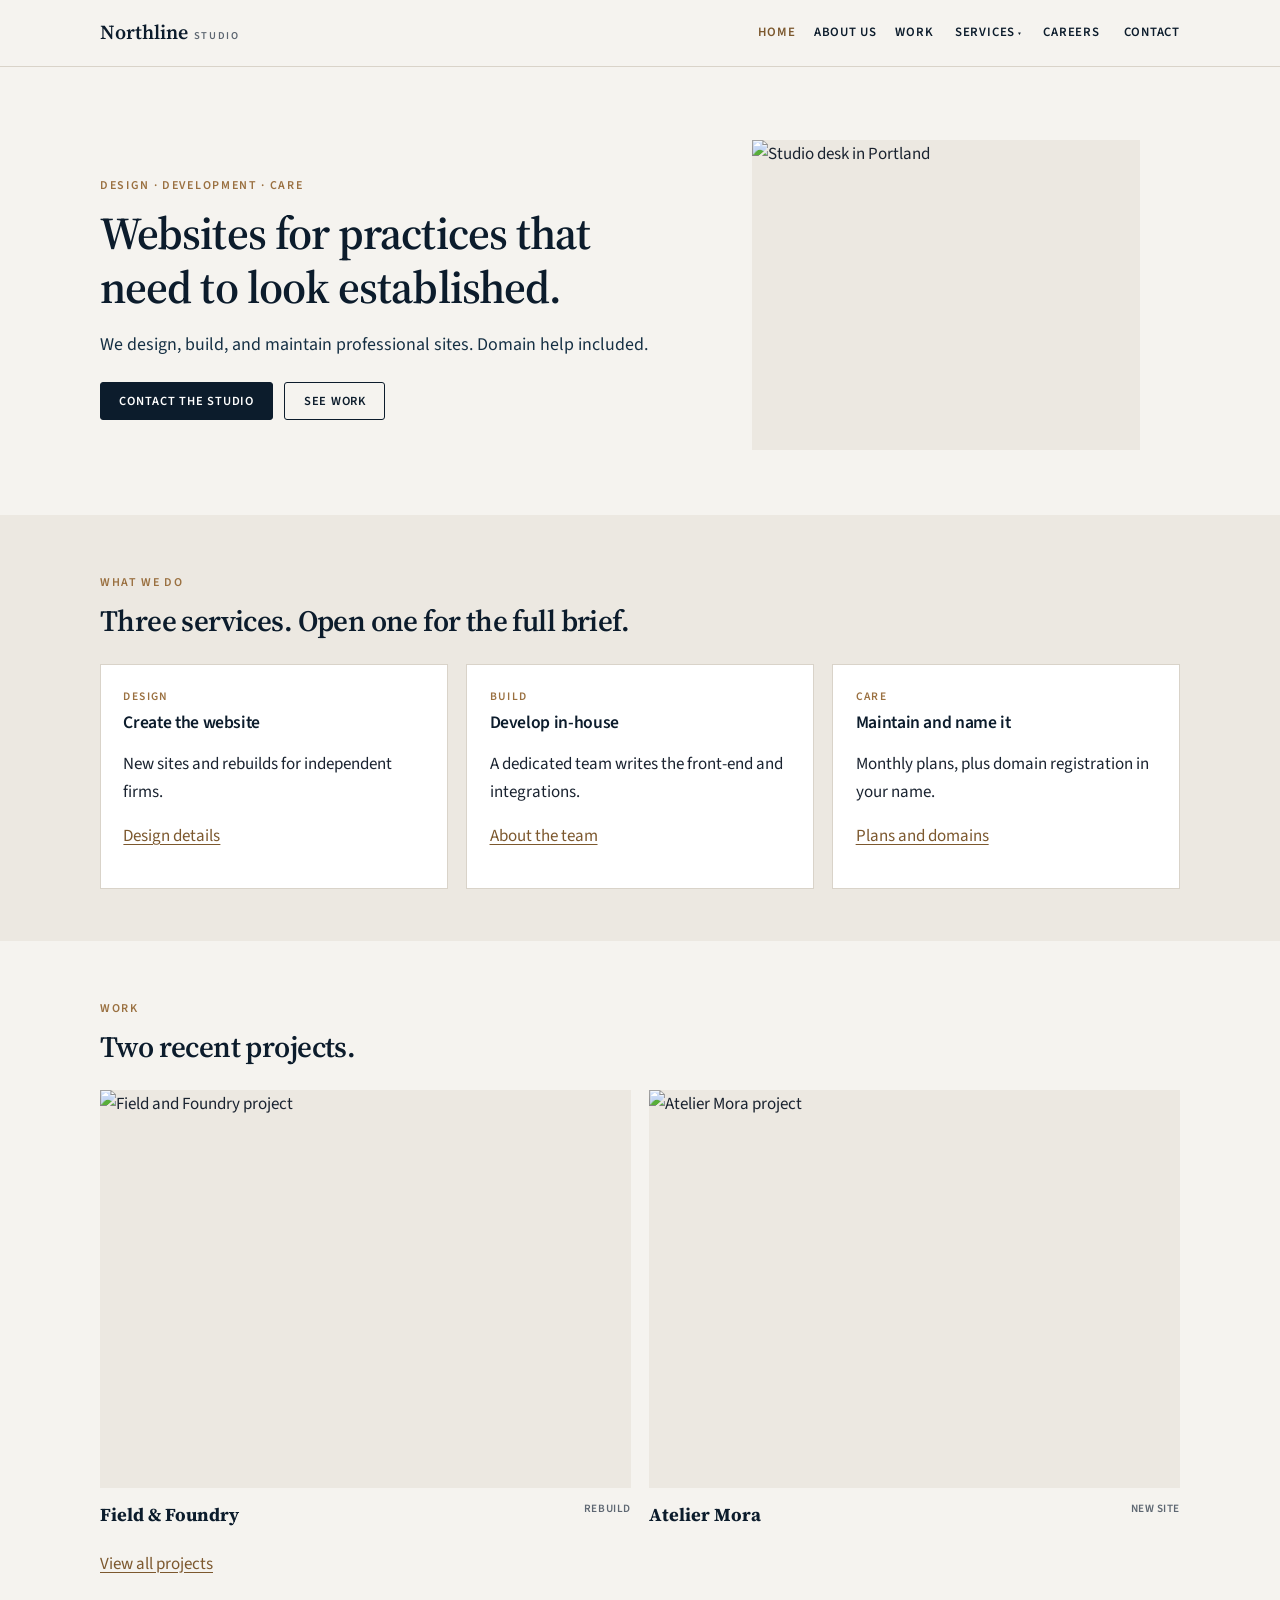
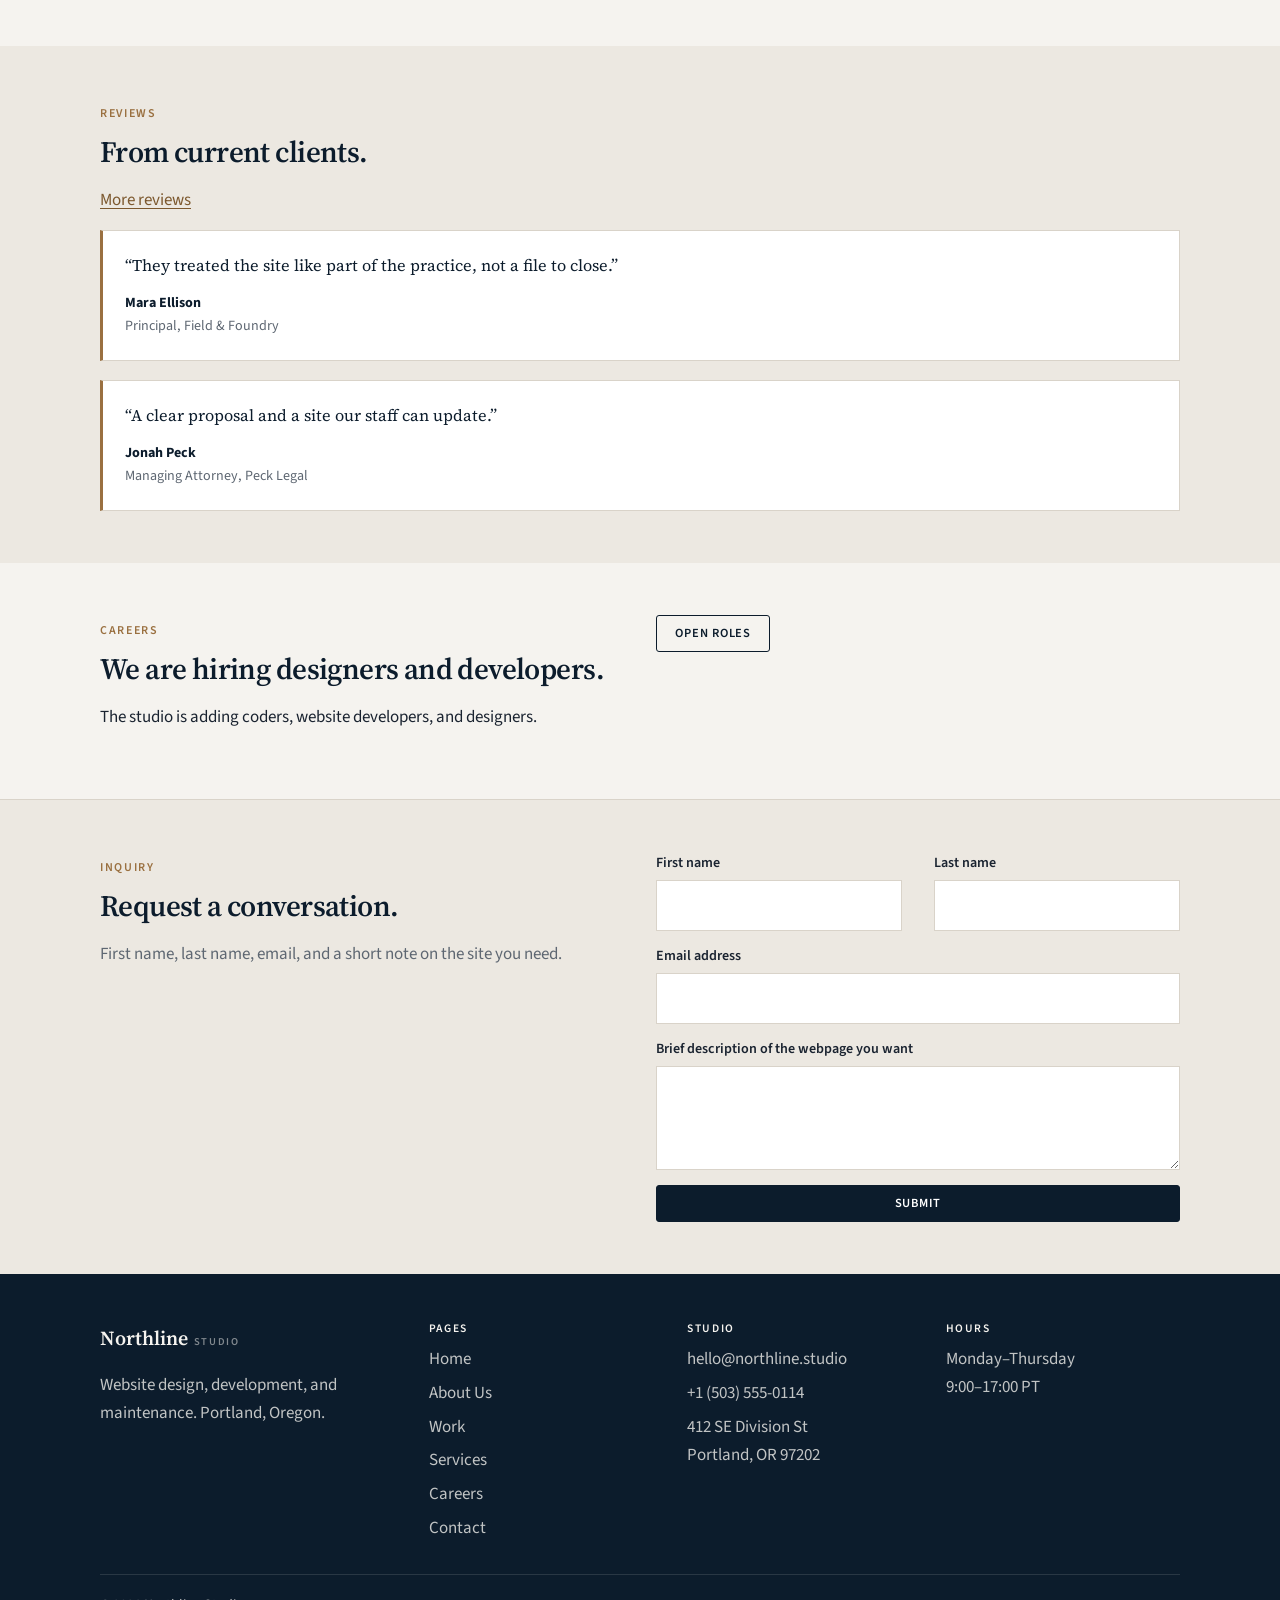
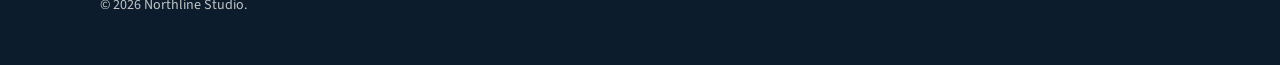
==== index.html @ 8bdf519e "Add homepage" ====
<!DOCTYPE html>
<html lang="en">
<head>
  <meta charset="utf-8">
  <meta name="viewport" content="width=device-width, initial-scale=1">
  <title>Northline Studio — Website design and maintenance</title>
  <meta name="description" content="Portland studio for website design, development, and maintenance.">
  <link rel="preconnect" href="https://fonts.googleapis.com">
  <link rel="preconnect" href="https://fonts.gstatic.com" crossorigin>
  <link href="https://fonts.googleapis.com/css2?family=Source+Sans+3:wght@400;600&family=Source+Serif+4:opsz,wght@8..60,600&display=swap" rel="stylesheet">
  <link rel="stylesheet" href="styles.css">
</head>
<body>
  <a class="skip" href="#main">Skip to content</a>
  <header class="site-header">
    <div class="wrap header-inner">
      <a class="logo" href="index.html">Northline <span>Studio</span></a>
      <input type="checkbox" id="nav-toggle" class="nav-toggle" aria-hidden="true">
      <label class="nav-toggle-label" for="nav-toggle" aria-label="Open menu"><span></span></label>
      <nav class="site-nav" aria-label="Primary">
        <a href="index.html" aria-current="page">Home</a>
        <a href="about.html">About Us</a>
        <a href="work.html">Work</a>
        <div class="has-drop">
          <a href="services.html">Services</a>
          <input type="checkbox" id="svc-drop" class="drop-toggle">
          <label class="drop-toggle-label" for="svc-drop">Services menu</label>
          <ul class="dropdown">
            <li><a href="services.html#design">Design</a></li>
            <li><a href="services.html#care">Maintenance</a></li>
            <li><a href="services.html#domain">Domains</a></li>
          </ul>
        </div>
        <a href="careers.html">Careers</a>
        <a href="contact.html" class="btn btn-primary nav-cta">Contact</a>
      </nav>
    </div>
  </header>
  <main id="main">
    <section class="hero">
      <div class="wrap hero-grid">
        <div>
          <p class="eyebrow">Design · development · care</p>
          <h1>Websites for practices that need to look established.</h1>
          <p class="lead">We design, build, and maintain professional sites. Domain help included.</p>
          <div class="hero-actions">
            <a class="btn btn-primary" href="contact.html">Contact the studio</a>
            <a class="btn btn-ghost" href="work.html">See work</a>
          </div>
        </div>
        <figure class="hero-figure">
          <img src="https://picsum.photos/id/326/900/720" width="900" height="720" alt="Studio desk in Portland">
        </figure>
      </div>
    </section>
    <section class="section section-cream">
      <div class="wrap">
        <div class="section-head">
          <p class="eyebrow">What we do</p>
          <h2>Three services. Open one for the full brief.</h2>
        </div>
        <div class="card-grid three">
          <article class="card">
            <span class="num">Design</span>
            <h3>Create the website</h3>
            <p>New sites and rebuilds for independent firms.</p>
            <p><a href="services.html#design">Design details</a></p>
          </article>
          <article class="card">
            <span class="num">Build</span>
            <h3>Develop in-house</h3>
            <p>A dedicated team writes the front-end and integrations.</p>
            <p><a href="about.html">About the team</a></p>
          </article>
          <article class="card">
            <span class="num">Care</span>
            <h3>Maintain and name it</h3>
            <p>Monthly plans, plus domain registration in your name.</p>
            <p><a href="services.html#care">Plans and domains</a></p>
          </article>
        </div>
      </div>
    </section>
    <section class="section">
      <div class="wrap">
        <div class="section-head">
          <p class="eyebrow">Work</p>
          <h2>Two recent projects.</h2>
        </div>
        <div class="gallery">
          <article class="work-card">
            <a href="work.html">
              <figure><img src="https://picsum.photos/id/180/800/600" width="800" height="600" alt="Field and Foundry project"></figure>
              <div class="work-meta"><strong>Field & Foundry</strong><span class="tag">Rebuild</span></div>
            </a>
          </article>
          <article class="work-card">
            <a href="work.html">
              <figure><img src="https://picsum.photos/id/48/800/600" width="800" height="600" alt="Atelier Mora project"></figure>
              <div class="work-meta"><strong>Atelier Mora</strong><span class="tag">New site</span></div>
            </a>
          </article>
        </div>
        <p style="margin-top:1.25rem;"><a href="work.html">View all projects</a></p>
      </div>
    </section>
    <section class="section section-cream">
      <div class="wrap reviews-layout">
        <div>
          <p class="eyebrow">Reviews</p>
          <h2>From current clients.</h2>
          <p><a href="work.html#reviews">More reviews</a></p>
        </div>
        <div class="review-column">
          <article class="review">
            <blockquote>“They treated the site like part of the practice, not a file to close.”</blockquote>
            <footer><strong>Mara Ellison</strong>Principal, Field & Foundry</footer>
          </article>
          <article class="review">
            <blockquote>“A clear proposal and a site our staff can update.”</blockquote>
            <footer><strong>Jonah Peck</strong>Managing Attorney, Peck Legal</footer>
          </article>
        </div>
      </div>
    </section>
    <section class="section">
      <div class="wrap split">
        <div>
          <p class="eyebrow">Careers</p>
          <h2>We are hiring designers and developers.</h2>
          <p>The studio is adding coders, website developers, and designers.</p>
        </div>
        <div>
          <a class="btn btn-ghost" href="careers.html">Open roles</a>
        </div>
      </div>
    </section>
    <section class="section register-band" id="register">
      <div class="wrap register-layout">
        <div>
          <p class="eyebrow">Inquiry</p>
          <h2>Request a conversation.</h2>
          <p class="muted">First name, last name, email, and a short note on the site you need.</p>
        </div>
        <form class="form" action="#" method="post">
          <div class="form-row">
            <div class="field"><label for="reg-first">First name</label><input id="reg-first" name="first_name" type="text" required></div>
            <div class="field"><label for="reg-last">Last name</label><input id="reg-last" name="last_name" type="text" required></div>
          </div>
          <div class="field"><label for="reg-email">Email address</label><input id="reg-email" name="email" type="email" required></div>
          <div class="field"><label for="reg-desc">Brief description of the webpage you want</label><textarea id="reg-desc" name="page_type" required></textarea></div>
          <button class="btn btn-primary" type="submit">Submit</button>
        </form>
      </div>
    </section>
  </main>
  <footer class="site-footer">
    <div class="wrap footer-grid">
      <div>
        <a class="logo" href="index.html">Northline <span>Studio</span></a>
        <p style="margin-top:1rem;max-width:20rem;">Website design, development, and maintenance. Portland, Oregon.</p>
      </div>
      <div>
        <h2>Pages</h2>
        <nav class="footer-nav" aria-label="Footer">
          <a href="index.html">Home</a>
          <a href="about.html">About Us</a>
          <a href="work.html">Work</a>
          <a href="services.html">Services</a>
          <a href="careers.html">Careers</a>
          <a href="contact.html">Contact</a>
        </nav>
      </div>
      <div>
        <h2>Studio</h2>
        <div class="footer-meta">
          <a href="mailto:hello@northline.studio">hello@northline.studio</a>
          <a href="tel:+15035550114">+1 (503) 555-0114</a>
          <p>412 SE Division St<br>Portland, OR 97202</p>
        </div>
      </div>
      <div>
        <h2>Hours</h2>
        <p>Monday–Thursday<br>9:00–17:00 PT</p>
      </div>
    </div>
    <div class="wrap footer-bottom">
      <p>© 2026 Northline Studio.</p>
    </div>
  </footer>
</body>
</html>
---- styles.css ----
/* Northline Studio — compact multi-page stylesheet. No JS. */

:root {
  --navy: #0c1c2c;
  --navy-2: #163044;
  --ink: #1a2330;
  --paper: #f5f3ef;
  --paper-2: #ece8e1;
  --white: #fff;
  --line: #d9d3c9;
  --muted: #5e6772;
  --gold: #9a7040;
  --gold-dark: #7c582e;
  --serif: "Source Serif 4", Georgia, serif;
  --sans: "Source Sans 3", "Segoe UI", system-ui, sans-serif;
  --max: 1080px;
  --header-h: 4.1rem;
}

*, *::before, *::after { box-sizing: border-box; }
html { scroll-behavior: smooth; }
body {
  margin: 0;
  font-family: var(--sans);
  font-size: 1.0625rem;
  line-height: 1.65;
  color: var(--ink);
  background: var(--paper);
}
img { max-width: 100%; height: auto; display: block; }
a { color: var(--gold-dark); text-underline-offset: 3px; }
a:hover { color: var(--gold); }
a:focus-visible, button:focus-visible, input:focus-visible, textarea:focus-visible, select:focus-visible, summary:focus-visible, .nav-toggle-label:focus-visible, .drop-toggle-label:focus-visible {
  outline: 2px solid var(--gold);
  outline-offset: 3px;
}
h1, h2, h3 {
  font-family: var(--serif);
  font-weight: 600;
  line-height: 1.18;
  letter-spacing: -0.02em;
  color: var(--navy);
  margin: 0 0 1rem;
}
h1 { font-size: clamp(1.85rem, 4.5vw, 2.85rem); }
h2 { font-size: clamp(1.4rem, 2.6vw, 1.85rem); }
h3 { font-family: var(--sans); font-size: 1.1rem; }
p { margin: 0 0 1rem; }
ul, ol { margin: 0 0 1rem; padding-left: 1.15rem; }
.wrap { width: min(100% - 2rem, var(--max)); margin-inline: auto; }
.eyebrow {
  display: inline-block;
  font-size: 0.75rem;
  font-weight: 600;
  letter-spacing: 0.14em;
  text-transform: uppercase;
  color: var(--gold);
  margin-bottom: 0.7rem;
}
.muted { color: var(--muted); }
.lead { font-size: 1.12rem; max-width: 36rem; color: var(--navy-2); }
.btn {
  display: inline-flex;
  align-items: center;
  justify-content: center;
  padding: 0.72rem 1.15rem;
  font: 600 0.78rem/1 var(--sans);
  letter-spacing: 0.06em;
  text-transform: uppercase;
  text-decoration: none;
  border: 1px solid transparent;
  border-radius: 3px;
  cursor: pointer;
}
.btn-primary { background: var(--navy); color: var(--white); border-color: var(--navy); }
.btn-primary:hover { background: var(--navy-2); color: var(--white); }
.btn-ghost { background: transparent; color: var(--navy); border-color: var(--navy); }
.btn-ghost:hover { background: var(--navy); color: var(--white); }
.skip { position: absolute; left: 1rem; top: -4rem; background: var(--navy); color: var(--paper); padding: 0.45rem 0.7rem; z-index: 80; }
.skip:focus { top: 0.7rem; color: var(--paper); }
.site-header {
  position: sticky; top: 0; z-index: 50;
  background: rgb(245 243 239 / 0.95);
  backdrop-filter: blur(12px);
  border-bottom: 1px solid var(--line);
}
.header-inner { display: flex; align-items: center; justify-content: space-between; min-height: var(--header-h); gap: 1rem; }
.logo {
  font-family: var(--serif); font-size: 1.25rem; font-weight: 600; color: var(--navy);
  text-decoration: none; display: flex; align-items: baseline; gap: 0.35rem;
}
.logo span { font-family: var(--sans); font-size: 0.66rem; letter-spacing: 0.16em; text-transform: uppercase; color: var(--muted); font-weight: 600; }
.nav-toggle, .drop-toggle { position: absolute; opacity: 0; width: 1px; height: 1px; }
.nav-toggle-label { width: 2.2rem; height: 2.2rem; display: flex; align-items: center; justify-content: center; cursor: pointer; }
.nav-toggle-label span, .nav-toggle-label span::before, .nav-toggle-label span::after {
  display: block; width: 1.15rem; height: 2px; background: var(--navy); position: relative;
}
.nav-toggle-label span::before, .nav-toggle-label span::after { content: ""; position: absolute; left: 0; }
.nav-toggle-label span::before { top: -6px; }
.nav-toggle-label span::after { top: 6px; }
.nav-toggle:checked + .nav-toggle-label span { background: transparent; }
.nav-toggle:checked + .nav-toggle-label span::before { top: 0; transform: rotate(45deg); }
.nav-toggle:checked + .nav-toggle-label span::after { top: 0; transform: rotate(-45deg); }
.site-nav {
  display: none; position: absolute; top: 100%; left: 0; right: 0;
  background: var(--paper); border-bottom: 1px solid var(--line);
  padding: 0.75rem 1rem 1.2rem; flex-direction: column;
}
.nav-toggle:checked ~ .site-nav { display: flex; }
.site-nav a, .drop-toggle-label {
  display: block; padding: 0.6rem 0.2rem; color: var(--navy); text-decoration: none;
  font-size: 0.8rem; font-weight: 600; letter-spacing: 0.06em; text-transform: uppercase;
  background: none; border: 0; font-family: inherit; text-align: left; cursor: pointer;
}
.site-nav a:hover, .site-nav a[aria-current="page"], .drop-toggle-label:hover { color: var(--gold-dark); }
.has-drop { position: relative; }
.dropdown { display: none; list-style: none; margin: 0; padding: 0 0 0.4rem 0.8rem; }
.dropdown a { text-transform: none; letter-spacing: 0; font-weight: 400; font-size: 0.95rem; padding: 0.35rem 0; }
.drop-toggle:checked ~ .dropdown { display: block; }
.nav-cta { margin-top: 0.6rem; }
.hero { padding: 3.5rem 0 3rem; }
.hero-grid { display: grid; gap: 2rem; }
.hero-actions { display: flex; flex-wrap: wrap; gap: 0.7rem; margin-top: 1.4rem; }
.hero-figure img { width: 100%; aspect-ratio: 5 / 4; object-fit: cover; background: var(--paper-2); }
.section { padding: 3.25rem 0; }
.section-cream { background: var(--paper-2); }
.section-head { max-width: 36rem; margin-bottom: 1.6rem; }
.split { display: grid; gap: 1.75rem; }
.page-intro { padding: 3.25rem 0 2rem; border-bottom: 1px solid var(--line); }
.card-grid, .gallery, .review-column { display: grid; gap: 1.15rem; }
.card, .review, .plan, .domain-shell { background: var(--white); border: 1px solid var(--line); padding: 1.35rem 1.4rem; }
.review { border-left: 3px solid var(--gold); }
.num { display: block; font-size: 0.72rem; letter-spacing: 0.12em; text-transform: uppercase; color: var(--gold); font-weight: 600; margin-bottom: 0.45rem; }
.work-card figure { margin: 0 0 0.7rem; overflow: hidden; background: var(--paper-2); }
.work-card img { width: 100%; aspect-ratio: 4 / 3; object-fit: cover; }
.work-card a { text-decoration: none; color: inherit; }
.work-meta { display: flex; justify-content: space-between; gap: 0.6rem; font-size: 0.88rem; }
.work-meta strong { font-family: var(--serif); font-size: 1.15rem; color: var(--navy); }
.tag { color: var(--muted); letter-spacing: 0.05em; text-transform: uppercase; font-size: 0.7rem; font-weight: 600; }
blockquote { margin: 0; font-family: var(--serif); font-size: 1.02rem; color: var(--navy); }
.review footer { margin-top: 0.8rem; font-size: 0.88rem; color: var(--muted); }
.review footer strong { display: block; color: var(--navy); }
.team-grid { display: grid; gap: 1.2rem; }
.person figure { margin: 0 0 0.6rem; }
.person img { width: 100%; aspect-ratio: 3 / 4; object-fit: cover; background: var(--paper-2); }
.role { font-size: 0.88rem; color: var(--muted); margin: 0 0 0.5rem; }
.plans { display: grid; gap: 1.15rem; }
.plan.featured { background: var(--navy); color: var(--paper); border-color: var(--navy); }
.plan.featured h3, .plan.featured .price { color: var(--paper); }
.price { font-family: var(--serif); font-size: 2rem; line-height: 1; }
.price small { font-family: var(--sans); font-size: 0.88rem; color: var(--muted); }
.plan.featured .price small { color: rgb(245 243 239 / 0.6); }
.plan ul { list-style: none; padding: 0; margin: 0; display: grid; gap: 0.4rem; }
.more { border-top: 1px solid var(--line); margin-top: 0.85rem; padding-top: 0.55rem; }
.more summary { cursor: pointer; font-size: 0.88rem; font-weight: 600; color: var(--gold-dark); list-style: none; }
.more summary::-webkit-details-marker { display: none; }
.more summary::after { content: " +"; }
.more[open] summary::after { content: " –"; }
.more p, .more ul { margin-top: 0.6rem; }
.form { display: grid; gap: 0.9rem; }
.form-row { display: grid; gap: 0.9rem; }
.field { display: grid; gap: 0.3rem; }
.field label { font-size: 0.88rem; font-weight: 600; }
.field input, .field select, .field textarea {
  font: inherit; color: var(--ink); background: var(--white); border: 1px solid var(--line); padding: 0.65rem 0.75rem; width: 100%;
}
.field textarea { min-height: 6.5rem; resize: vertical; }
.form-note { font-size: 0.88rem; color: var(--muted); margin: 0; }
.contact-aside { display: grid; gap: 1.2rem; }
.register-band { background: var(--paper-2); border-top: 1px solid var(--line); }
.register-layout { display: grid; gap: 1.5rem; }
.site-footer { background: var(--navy); color: rgb(245 243 239 / 0.78); padding: 3rem 0 2rem; }
.footer-grid { display: grid; gap: 1.5rem; margin-bottom: 2rem; }
.site-footer .logo { color: var(--paper); }
.site-footer .logo span { color: rgb(245 243 239 / 0.5); }
.site-footer h2 { color: var(--paper); font-family: var(--sans); font-size: 0.72rem; letter-spacing: 0.14em; text-transform: uppercase; margin-bottom: 0.6rem; }
.site-footer a { color: rgb(245 243 239 / 0.78); text-decoration: none; }
.site-footer a:hover { color: var(--paper); }
.footer-nav, .footer-meta { display: grid; gap: 0.35rem; }
.footer-bottom { display: flex; flex-wrap: wrap; justify-content: space-between; gap: 0.7rem; border-top: 1px solid rgb(245 243 239 / 0.12); padding-top: 1.2rem; font-size: 0.88rem; }
.page-404 { min-height: calc(100vh - var(--header-h) - 16rem); display: grid; align-content: center; padding: 4rem 0; }
@media (min-width: 720px) {
  .hero-grid { grid-template-columns: 1.1fr 0.9fr; align-items: center; gap: 2.5rem; }
  .card-grid, .gallery, .team-grid, .plans { grid-template-columns: repeat(2, 1fr); }
  .split, .reviews-layout, .register-layout, .contact-layout, .form-row { grid-template-columns: 1fr 1fr; gap: 2rem; }
  .footer-grid { grid-template-columns: 1.3fr 1fr 1fr 1fr; }
}
@media (min-width: 960px) {
  .nav-toggle, .nav-toggle-label { display: none; }
  .site-nav { position: static; display: flex; flex-direction: row; align-items: center; gap: 0 1.15rem; padding: 0; border: 0; background: transparent; }
  .site-nav > a, .drop-toggle-label { padding: 0.35rem 0; }
  .drop-toggle-label { display: none; }
  .has-drop > a::after { content: " ▾"; font-size: 0.7em; }
  .dropdown { position: absolute; top: calc(100% + 0.55rem); left: 0; min-width: 13rem; background: var(--white); border: 1px solid var(--line); padding: 0.55rem 0.85rem; display: none; }
  .has-drop:hover .dropdown, .has-drop:focus-within .dropdown { display: block; }
  .nav-cta { margin: 0 0 0 0.35rem; padding: 0.65rem 1.05rem; color: var(--white); }
  .nav-cta:hover { color: var(--white); }
  .card-grid.three, .gallery.three, .plans { grid-template-columns: repeat(3, 1fr); }
  .team-grid { grid-template-columns: repeat(4, 1fr); }
}
@media (prefers-reduced-motion: reduce) { html { scroll-behavior: auto; } }
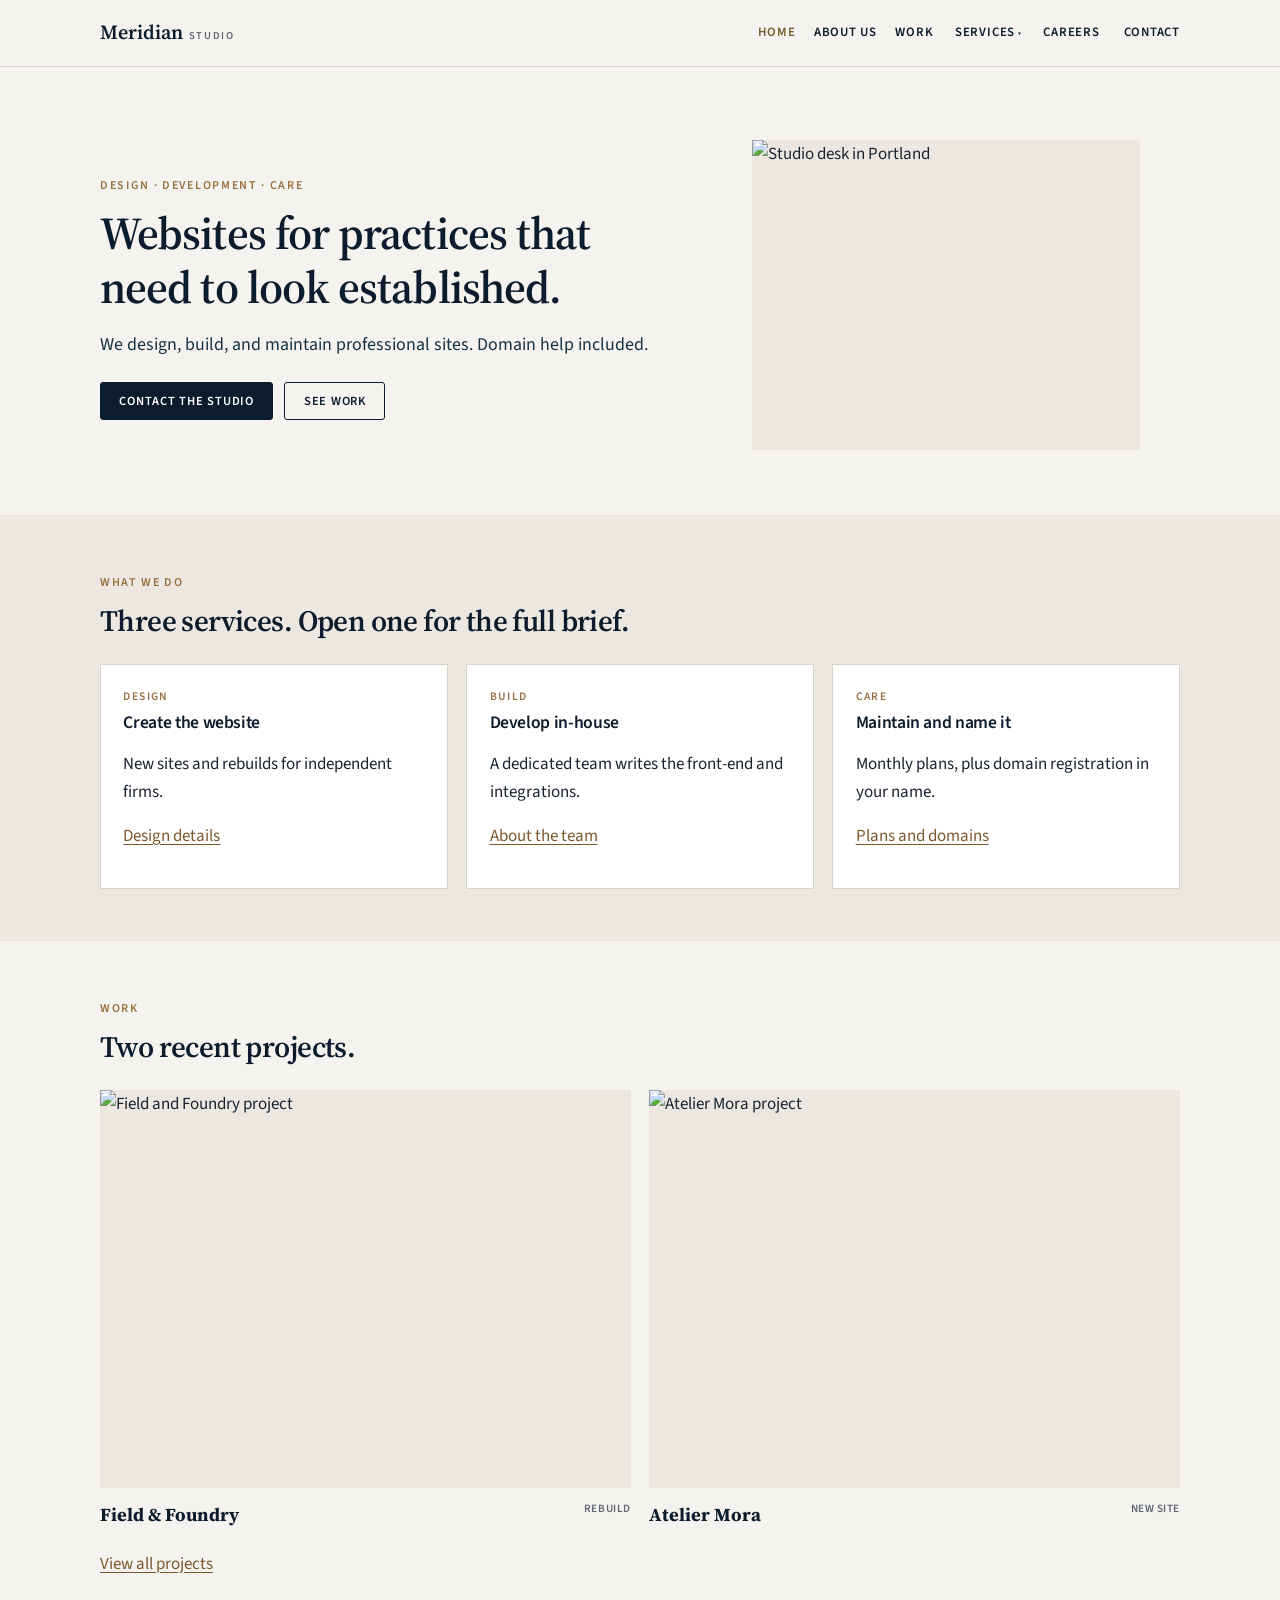
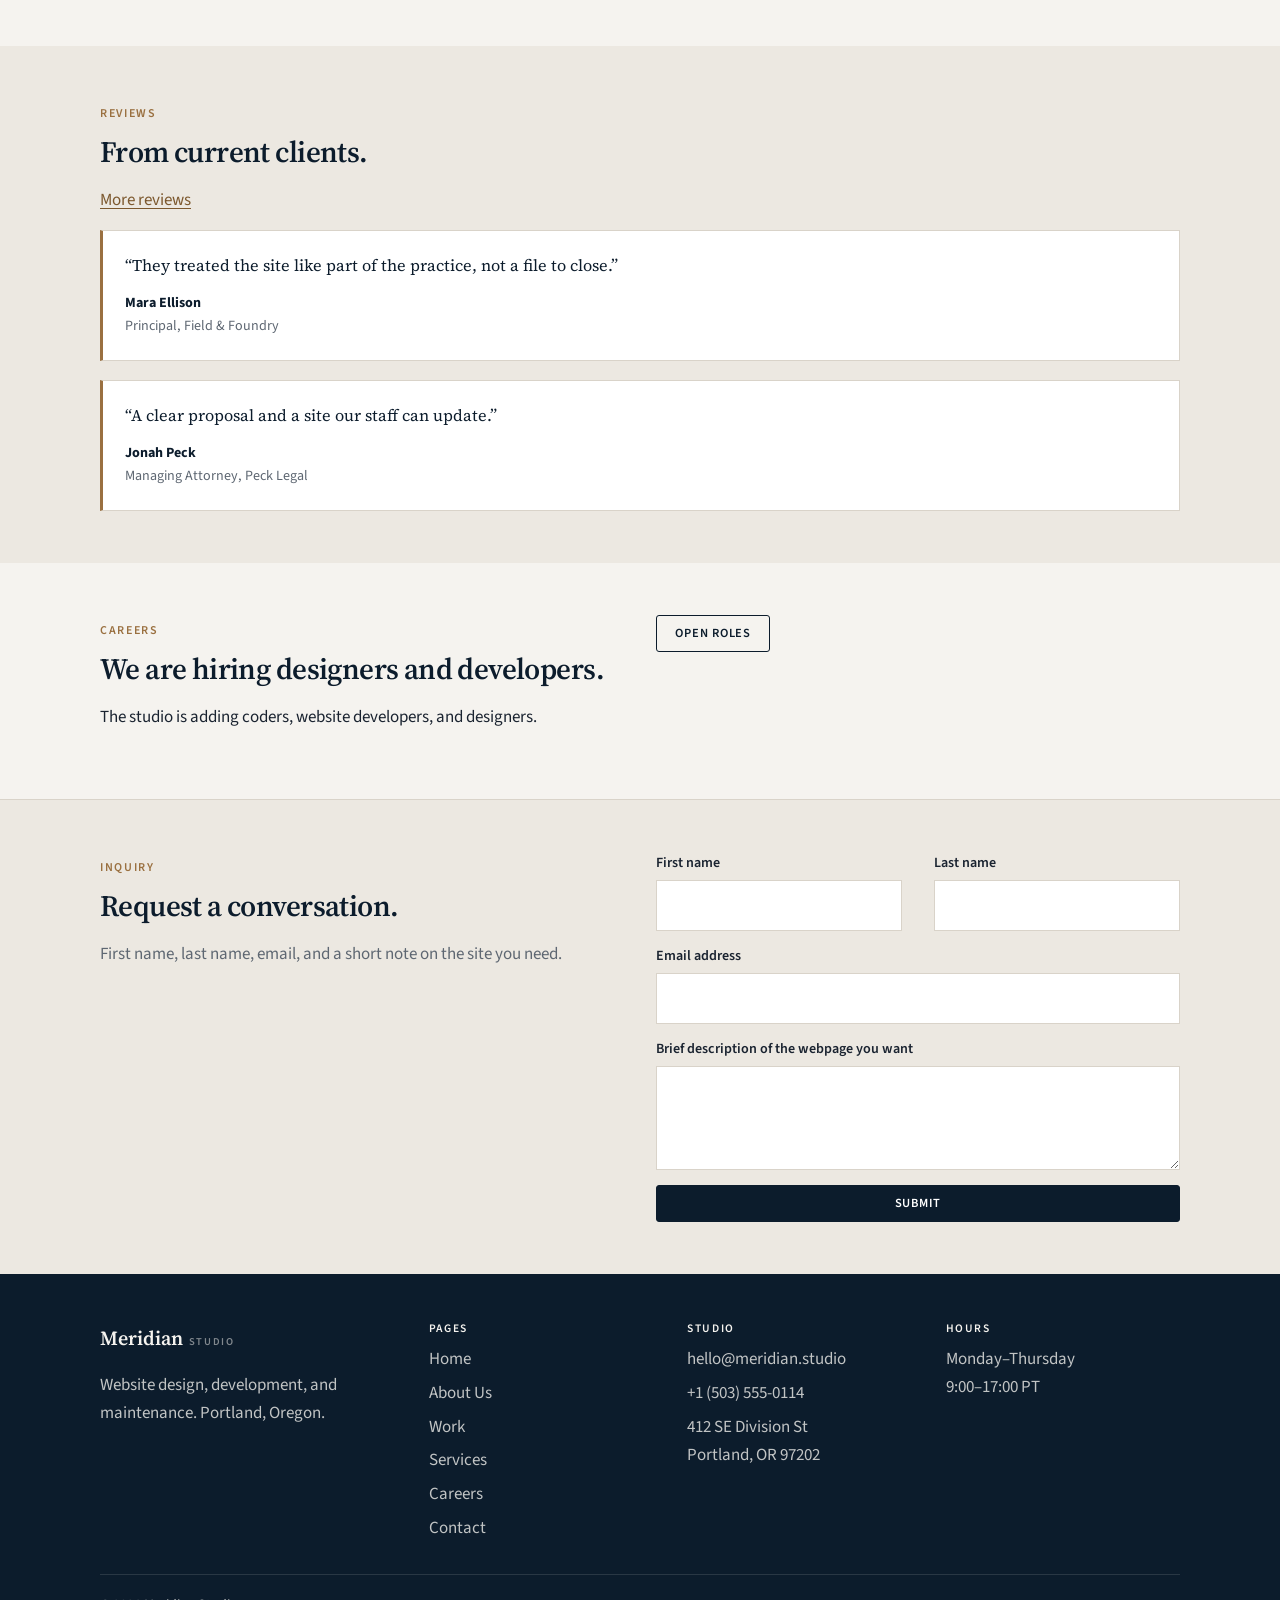
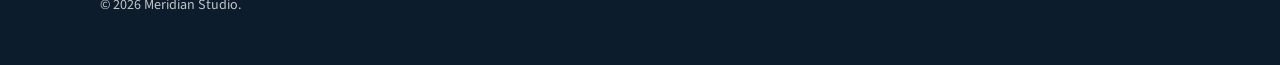
==== commit 69440875: "Rename studio to Meridian Studio" ====
--- a/index.html
+++ b/index.html
@@ -3,7 +3,7 @@
 <head>
   <meta charset="utf-8">
   <meta name="viewport" content="width=device-width, initial-scale=1">
-  <title>Northline Studio — Website design and maintenance</title>
+  <title>Meridian Studio — Website design and maintenance</title>
   <meta name="description" content="Portland studio for website design, development, and maintenance.">
   <link rel="preconnect" href="https://fonts.googleapis.com">
   <link rel="preconnect" href="https://fonts.gstatic.com" crossorigin>
@@ -14,7 +14,7 @@
   <a class="skip" href="#main">Skip to content</a>
   <header class="site-header">
     <div class="wrap header-inner">
-      <a class="logo" href="index.html">Northline <span>Studio</span></a>
+      <a class="logo" href="index.html">Meridian <span>Studio</span></a>
       <input type="checkbox" id="nav-toggle" class="nav-toggle" aria-hidden="true">
       <label class="nav-toggle-label" for="nav-toggle" aria-label="Open menu"><span></span></label>
       <nav class="site-nav" aria-label="Primary">
@@ -157,7 +157,7 @@
   <footer class="site-footer">
     <div class="wrap footer-grid">
       <div>
-        <a class="logo" href="index.html">Northline <span>Studio</span></a>
+        <a class="logo" href="index.html">Meridian <span>Studio</span></a>
         <p style="margin-top:1rem;max-width:20rem;">Website design, development, and maintenance. Portland, Oregon.</p>
       </div>
       <div>
@@ -174,7 +174,7 @@
       <div>
         <h2>Studio</h2>
         <div class="footer-meta">
-          <a href="mailto:hello@northline.studio">hello@northline.studio</a>
+          <a href="mailto:hello@meridian.studio">hello@meridian.studio</a>
           <a href="tel:+15035550114">+1 (503) 555-0114</a>
           <p>412 SE Division St<br>Portland, OR 97202</p>
         </div>
@@ -185,7 +185,7 @@
       </div>
     </div>
     <div class="wrap footer-bottom">
-      <p>© 2026 Northline Studio.</p>
+      <p>© 2026 Meridian Studio.</p>
     </div>
   </footer>
 </body>
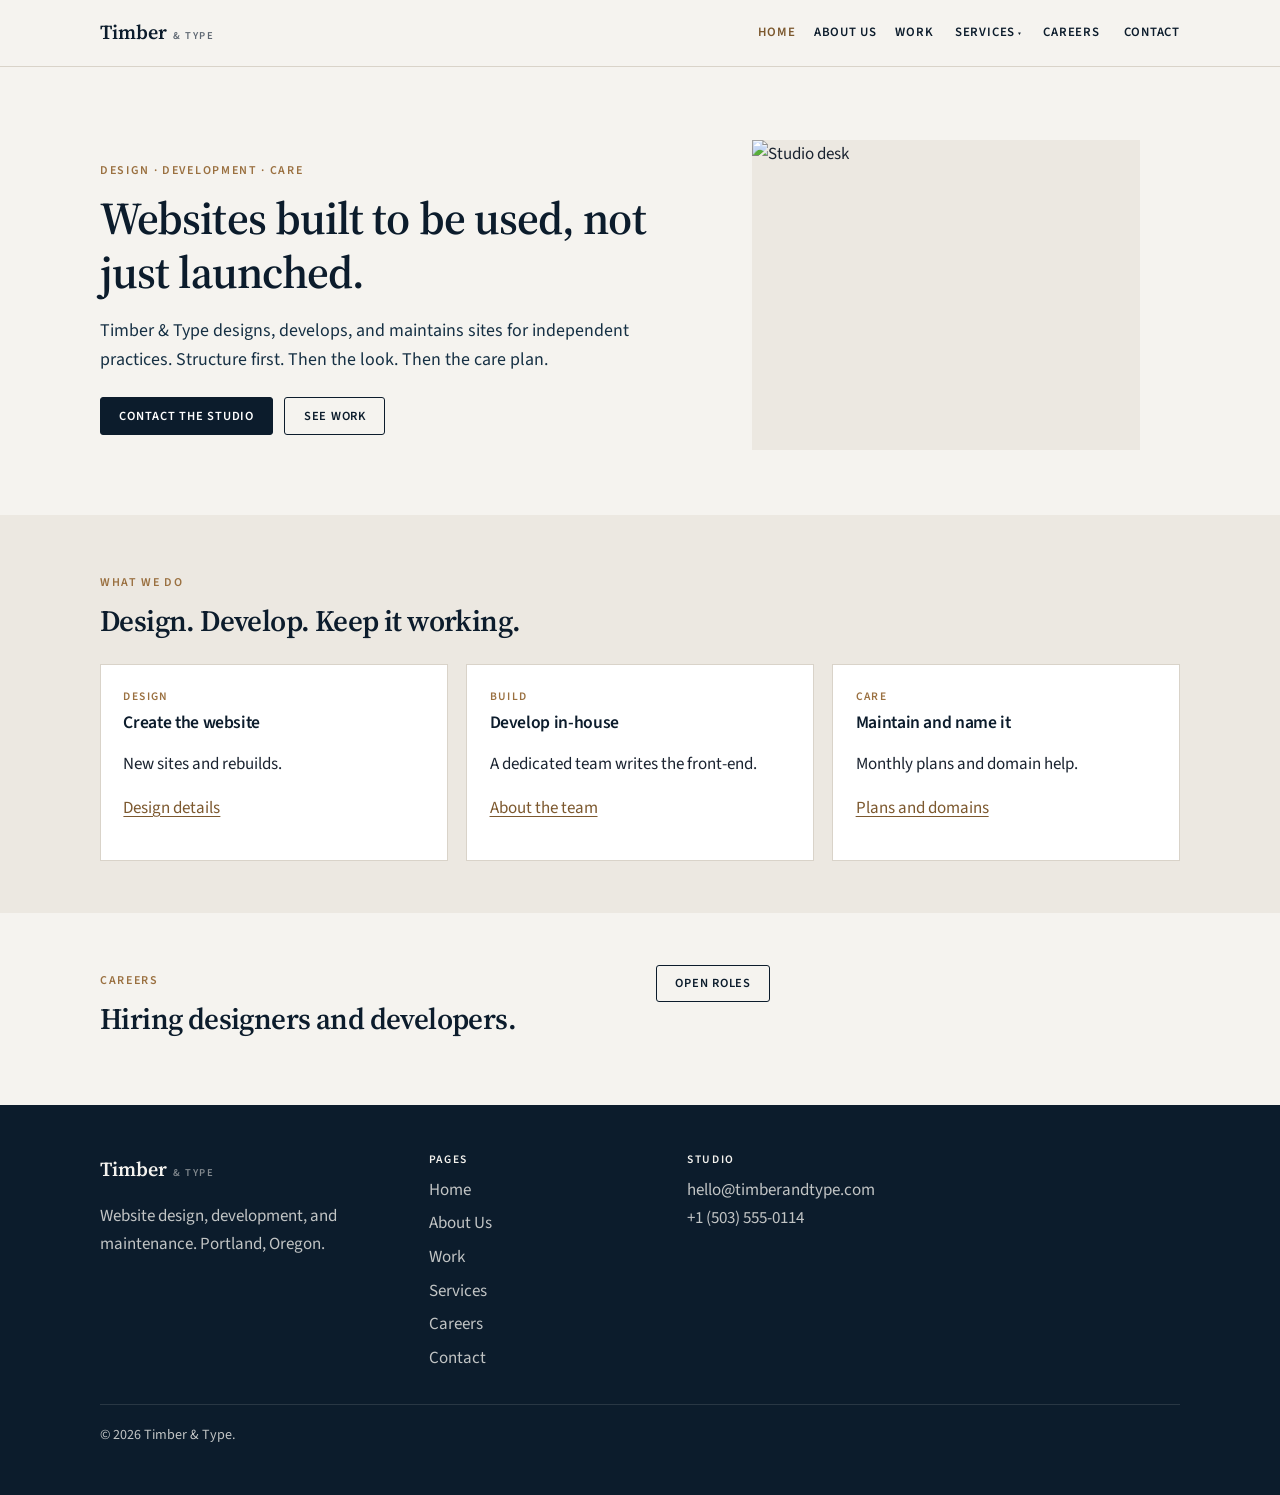
==== commit 7a1376c1: "Rebrand to Timber & Type" ====
--- a/index.html
+++ b/index.html
@@ -3,8 +3,8 @@
 <head>
   <meta charset="utf-8">
   <meta name="viewport" content="width=device-width, initial-scale=1">
-  <title>Meridian Studio — Website design and maintenance</title>
-  <meta name="description" content="Portland studio for website design, development, and maintenance.">
+  <title>Timber &amp; Type — Website design and development</title>
+  <meta name="description" content="Timber &amp; Type designs, builds, and maintains professional websites.">
   <link rel="preconnect" href="https://fonts.googleapis.com">
   <link rel="preconnect" href="https://fonts.gstatic.com" crossorigin>
   <link href="https://fonts.googleapis.com/css2?family=Source+Sans+3:wght@400;600&family=Source+Serif+4:opsz,wght@8..60,600&display=swap" rel="stylesheet">
@@ -14,7 +14,7 @@
   <a class="skip" href="#main">Skip to content</a>
   <header class="site-header">
     <div class="wrap header-inner">
-      <a class="logo" href="index.html">Meridian <span>Studio</span></a>
+      <a class="logo" href="index.html">Timber <span>&amp; Type</span></a>
       <input type="checkbox" id="nav-toggle" class="nav-toggle" aria-hidden="true">
       <label class="nav-toggle-label" for="nav-toggle" aria-label="Open menu"><span></span></label>
       <nav class="site-nav" aria-label="Primary">
@@ -41,15 +41,15 @@
       <div class="wrap hero-grid">
         <div>
           <p class="eyebrow">Design · development · care</p>
-          <h1>Websites for practices that need to look established.</h1>
-          <p class="lead">We design, build, and maintain professional sites. Domain help included.</p>
+          <h1>Websites built to be used, not just launched.</h1>
+          <p class="lead">Timber &amp; Type designs, develops, and maintains sites for independent practices. Structure first. Then the look. Then the care plan.</p>
           <div class="hero-actions">
             <a class="btn btn-primary" href="contact.html">Contact the studio</a>
             <a class="btn btn-ghost" href="work.html">See work</a>
           </div>
         </div>
         <figure class="hero-figure">
-          <img src="https://picsum.photos/id/326/900/720" width="900" height="720" alt="Studio desk in Portland">
+          <img src="https://picsum.photos/id/326/900/720" width="900" height="720" alt="Studio desk">
         </figure>
       </div>
     </section>
@@ -57,69 +57,12 @@
       <div class="wrap">
         <div class="section-head">
           <p class="eyebrow">What we do</p>
-          <h2>Three services. Open one for the full brief.</h2>
+          <h2>Design. Develop. Keep it working.</h2>
         </div>
         <div class="card-grid three">
-          <article class="card">
-            <span class="num">Design</span>
-            <h3>Create the website</h3>
-            <p>New sites and rebuilds for independent firms.</p>
-            <p><a href="services.html#design">Design details</a></p>
-          </article>
-          <article class="card">
-            <span class="num">Build</span>
-            <h3>Develop in-house</h3>
-            <p>A dedicated team writes the front-end and integrations.</p>
-            <p><a href="about.html">About the team</a></p>
-          </article>
-          <article class="card">
-            <span class="num">Care</span>
-            <h3>Maintain and name it</h3>
-            <p>Monthly plans, plus domain registration in your name.</p>
-            <p><a href="services.html#care">Plans and domains</a></p>
-          </article>
-        </div>
-      </div>
-    </section>
-    <section class="section">
-      <div class="wrap">
-        <div class="section-head">
-          <p class="eyebrow">Work</p>
-          <h2>Two recent projects.</h2>
-        </div>
-        <div class="gallery">
-          <article class="work-card">
-            <a href="work.html">
-              <figure><img src="https://picsum.photos/id/180/800/600" width="800" height="600" alt="Field and Foundry project"></figure>
-              <div class="work-meta"><strong>Field & Foundry</strong><span class="tag">Rebuild</span></div>
-            </a>
-          </article>
-          <article class="work-card">
-            <a href="work.html">
-              <figure><img src="https://picsum.photos/id/48/800/600" width="800" height="600" alt="Atelier Mora project"></figure>
-              <div class="work-meta"><strong>Atelier Mora</strong><span class="tag">New site</span></div>
-            </a>
-          </article>
-        </div>
-        <p style="margin-top:1.25rem;"><a href="work.html">View all projects</a></p>
-      </div>
-    </section>
-    <section class="section section-cream">
-      <div class="wrap reviews-layout">
-        <div>
-          <p class="eyebrow">Reviews</p>
-          <h2>From current clients.</h2>
-          <p><a href="work.html#reviews">More reviews</a></p>
-        </div>
-        <div class="review-column">
-          <article class="review">
-            <blockquote>“They treated the site like part of the practice, not a file to close.”</blockquote>
-            <footer><strong>Mara Ellison</strong>Principal, Field & Foundry</footer>
-          </article>
-          <article class="review">
-            <blockquote>“A clear proposal and a site our staff can update.”</blockquote>
-            <footer><strong>Jonah Peck</strong>Managing Attorney, Peck Legal</footer>
-          </article>
+          <article class="card"><span class="num">Design</span><h3>Create the website</h3><p>New sites and rebuilds.</p><p><a href="services.html#design">Design details</a></p></article>
+          <article class="card"><span class="num">Build</span><h3>Develop in-house</h3><p>A dedicated team writes the front-end.</p><p><a href="about.html">About the team</a></p></article>
+          <article class="card"><span class="num">Care</span><h3>Maintain and name it</h3><p>Monthly plans and domain help.</p><p><a href="services.html#care">Plans and domains</a></p></article>
         </div>
       </div>
     </section>
@@ -127,66 +70,31 @@
       <div class="wrap split">
         <div>
           <p class="eyebrow">Careers</p>
-          <h2>We are hiring designers and developers.</h2>
-          <p>The studio is adding coders, website developers, and designers.</p>
+          <h2>Hiring designers and developers.</h2>
         </div>
-        <div>
-          <a class="btn btn-ghost" href="careers.html">Open roles</a>
-        </div>
-      </div>
-    </section>
-    <section class="section register-band" id="register">
-      <div class="wrap register-layout">
-        <div>
-          <p class="eyebrow">Inquiry</p>
-          <h2>Request a conversation.</h2>
-          <p class="muted">First name, last name, email, and a short note on the site you need.</p>
-        </div>
-        <form class="form" action="#" method="post">
-          <div class="form-row">
-            <div class="field"><label for="reg-first">First name</label><input id="reg-first" name="first_name" type="text" required></div>
-            <div class="field"><label for="reg-last">Last name</label><input id="reg-last" name="last_name" type="text" required></div>
-          </div>
-          <div class="field"><label for="reg-email">Email address</label><input id="reg-email" name="email" type="email" required></div>
-          <div class="field"><label for="reg-desc">Brief description of the webpage you want</label><textarea id="reg-desc" name="page_type" required></textarea></div>
-          <button class="btn btn-primary" type="submit">Submit</button>
-        </form>
+        <div><a class="btn btn-ghost" href="careers.html">Open roles</a></div>
       </div>
     </section>
   </main>
   <footer class="site-footer">
     <div class="wrap footer-grid">
       <div>
-        <a class="logo" href="index.html">Meridian <span>Studio</span></a>
-        <p style="margin-top:1rem;max-width:20rem;">Website design, development, and maintenance. Portland, Oregon.</p>
+        <a class="logo" href="index.html">Timber <span>&amp; Type</span></a>
+        <p style="margin-top:1rem;">Website design, development, and maintenance. Portland, Oregon.</p>
       </div>
       <div>
         <h2>Pages</h2>
-        <nav class="footer-nav" aria-label="Footer">
-          <a href="index.html">Home</a>
-          <a href="about.html">About Us</a>
-          <a href="work.html">Work</a>
-          <a href="services.html">Services</a>
-          <a href="careers.html">Careers</a>
-          <a href="contact.html">Contact</a>
+        <nav class="footer-nav">
+          <a href="index.html">Home</a><a href="about.html">About Us</a><a href="work.html">Work</a>
+          <a href="services.html">Services</a><a href="careers.html">Careers</a><a href="contact.html">Contact</a>
         </nav>
       </div>
       <div>
         <h2>Studio</h2>
-        <div class="footer-meta">
-          <a href="mailto:hello@meridian.studio">hello@meridian.studio</a>
-          <a href="tel:+15035550114">+1 (503) 555-0114</a>
-          <p>412 SE Division St<br>Portland, OR 97202</p>
-        </div>
-      </div>
-      <div>
-        <h2>Hours</h2>
-        <p>Monday–Thursday<br>9:00–17:00 PT</p>
+        <p><a href="mailto:hello@timberandtype.com">hello@timberandtype.com</a><br>+1 (503) 555-0114</p>
       </div>
     </div>
-    <div class="wrap footer-bottom">
-      <p>© 2026 Meridian Studio.</p>
-    </div>
+    <div class="wrap footer-bottom"><p>© 2026 Timber &amp; Type.</p></div>
   </footer>
 </body>
 </html>
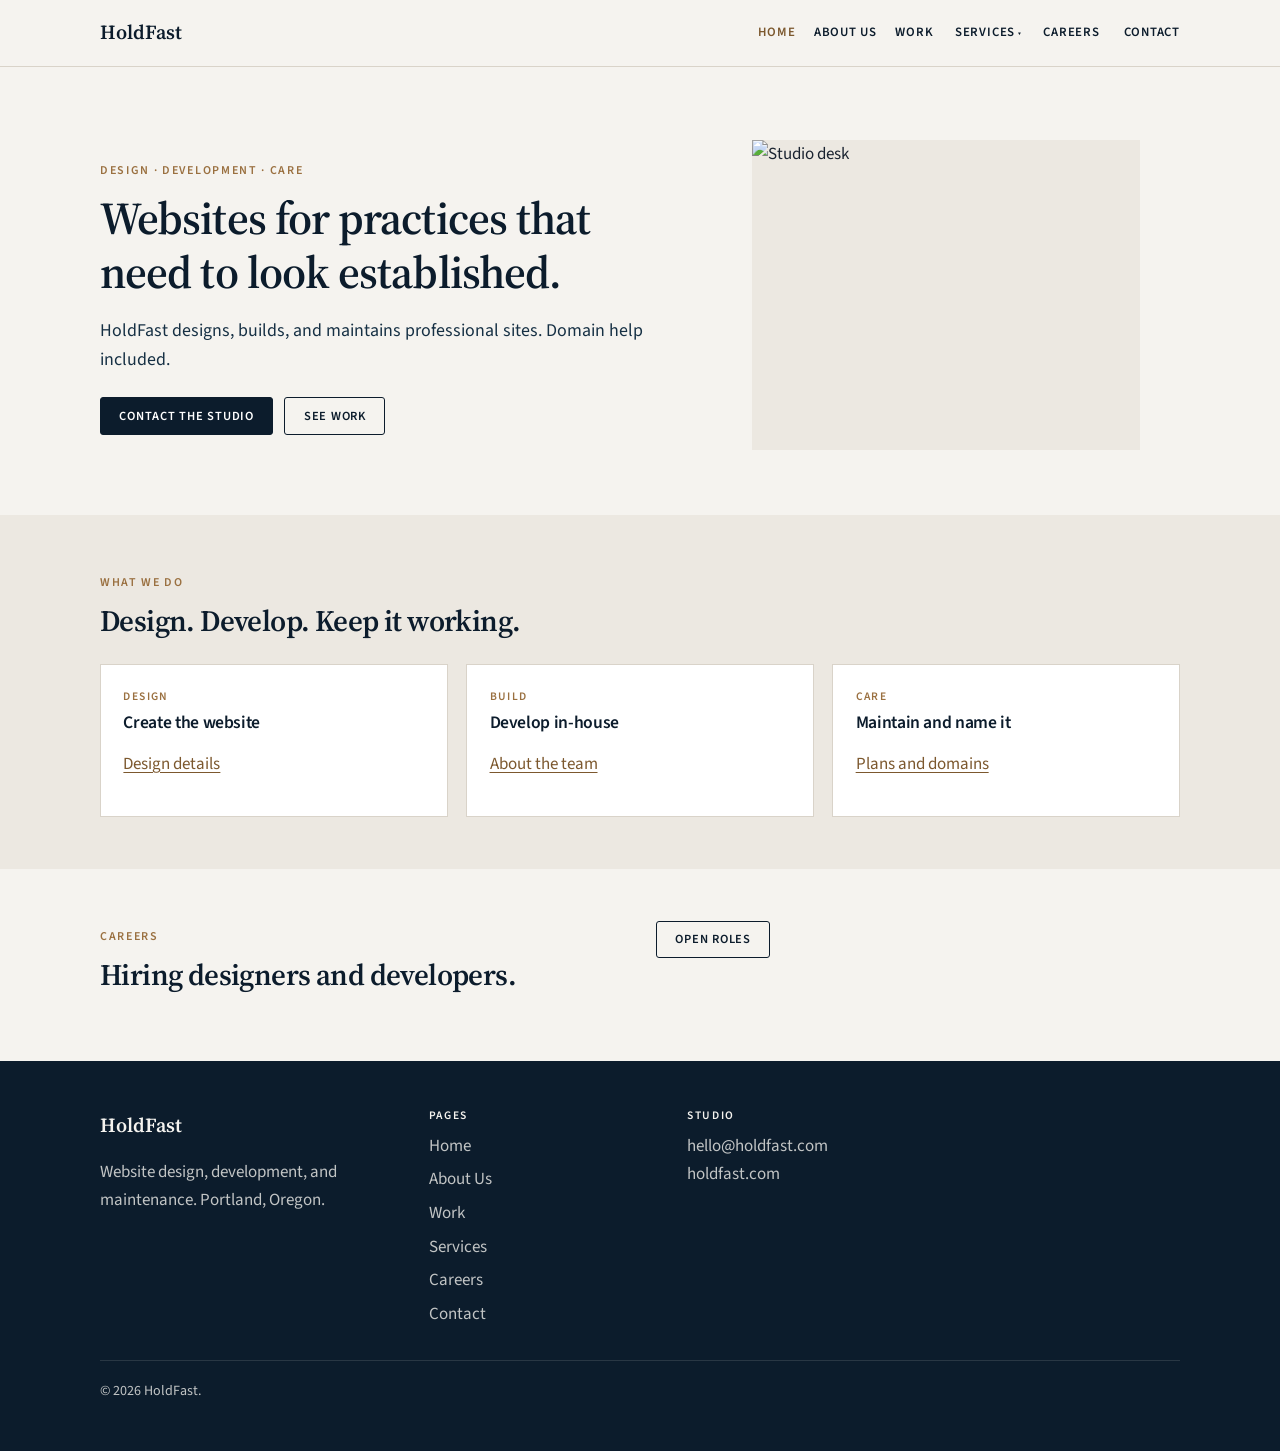
==== commit 8c1ecf3a: "Rebrand to HoldFast and holdfast.com" ====
--- a/index.html
+++ b/index.html
@@ -3,8 +3,8 @@
 <head>
   <meta charset="utf-8">
   <meta name="viewport" content="width=device-width, initial-scale=1">
-  <title>Timber &amp; Type — Website design and development</title>
-  <meta name="description" content="Timber &amp; Type designs, builds, and maintains professional websites.">
+  <title>HoldFast — Website design and maintenance</title>
+  <meta name="description" content="HoldFast designs, develops, and maintains professional websites.">
   <link rel="preconnect" href="https://fonts.googleapis.com">
   <link rel="preconnect" href="https://fonts.gstatic.com" crossorigin>
   <link href="https://fonts.googleapis.com/css2?family=Source+Sans+3:wght@400;600&family=Source+Serif+4:opsz,wght@8..60,600&display=swap" rel="stylesheet">
@@ -14,7 +14,7 @@
   <a class="skip" href="#main">Skip to content</a>
   <header class="site-header">
     <div class="wrap header-inner">
-      <a class="logo" href="index.html">Timber <span>&amp; Type</span></a>
+      <a class="logo" href="index.html">HoldFast</a>
       <input type="checkbox" id="nav-toggle" class="nav-toggle" aria-hidden="true">
       <label class="nav-toggle-label" for="nav-toggle" aria-label="Open menu"><span></span></label>
       <nav class="site-nav" aria-label="Primary">
@@ -41,8 +41,8 @@
       <div class="wrap hero-grid">
         <div>
           <p class="eyebrow">Design · development · care</p>
-          <h1>Websites built to be used, not just launched.</h1>
-          <p class="lead">Timber &amp; Type designs, develops, and maintains sites for independent practices. Structure first. Then the look. Then the care plan.</p>
+          <h1>Websites for practices that need to look established.</h1>
+          <p class="lead">HoldFast designs, builds, and maintains professional sites. Domain help included.</p>
           <div class="hero-actions">
             <a class="btn btn-primary" href="contact.html">Contact the studio</a>
             <a class="btn btn-ghost" href="work.html">See work</a>
@@ -55,46 +55,33 @@
     </section>
     <section class="section section-cream">
       <div class="wrap">
-        <div class="section-head">
-          <p class="eyebrow">What we do</p>
-          <h2>Design. Develop. Keep it working.</h2>
-        </div>
+        <div class="section-head"><p class="eyebrow">What we do</p><h2>Design. Develop. Keep it working.</h2></div>
         <div class="card-grid three">
-          <article class="card"><span class="num">Design</span><h3>Create the website</h3><p>New sites and rebuilds.</p><p><a href="services.html#design">Design details</a></p></article>
-          <article class="card"><span class="num">Build</span><h3>Develop in-house</h3><p>A dedicated team writes the front-end.</p><p><a href="about.html">About the team</a></p></article>
-          <article class="card"><span class="num">Care</span><h3>Maintain and name it</h3><p>Monthly plans and domain help.</p><p><a href="services.html#care">Plans and domains</a></p></article>
+          <article class="card"><span class="num">Design</span><h3>Create the website</h3><p><a href="services.html#design">Design details</a></p></article>
+          <article class="card"><span class="num">Build</span><h3>Develop in-house</h3><p><a href="about.html">About the team</a></p></article>
+          <article class="card"><span class="num">Care</span><h3>Maintain and name it</h3><p><a href="services.html#care">Plans and domains</a></p></article>
         </div>
       </div>
     </section>
     <section class="section">
       <div class="wrap split">
-        <div>
-          <p class="eyebrow">Careers</p>
-          <h2>Hiring designers and developers.</h2>
-        </div>
+        <div><p class="eyebrow">Careers</p><h2>Hiring designers and developers.</h2></div>
         <div><a class="btn btn-ghost" href="careers.html">Open roles</a></div>
       </div>
     </section>
   </main>
   <footer class="site-footer">
     <div class="wrap footer-grid">
-      <div>
-        <a class="logo" href="index.html">Timber <span>&amp; Type</span></a>
-        <p style="margin-top:1rem;">Website design, development, and maintenance. Portland, Oregon.</p>
-      </div>
-      <div>
-        <h2>Pages</h2>
+      <div><a class="logo" href="index.html">HoldFast</a>
+        <p style="margin-top:1rem;">Website design, development, and maintenance. Portland, Oregon.</p></div>
+      <div><h2>Pages</h2>
         <nav class="footer-nav">
           <a href="index.html">Home</a><a href="about.html">About Us</a><a href="work.html">Work</a>
           <a href="services.html">Services</a><a href="careers.html">Careers</a><a href="contact.html">Contact</a>
-        </nav>
-      </div>
-      <div>
-        <h2>Studio</h2>
-        <p><a href="mailto:hello@timberandtype.com">hello@timberandtype.com</a><br>+1 (503) 555-0114</p>
-      </div>
+        </nav></div>
+      <div><h2>Studio</h2>
+        <p><a href="mailto:hello@holdfast.com">hello@holdfast.com</a><br>holdfast.com</p></div>
     </div>
-    <div class="wrap footer-bottom"><p>© 2026 Timber &amp; Type.</p></div>
+    <div class="wrap footer-bottom"><p>© 2026 HoldFast.</p></div>
   </footer>
-</body>
-</html>
+</body></html>
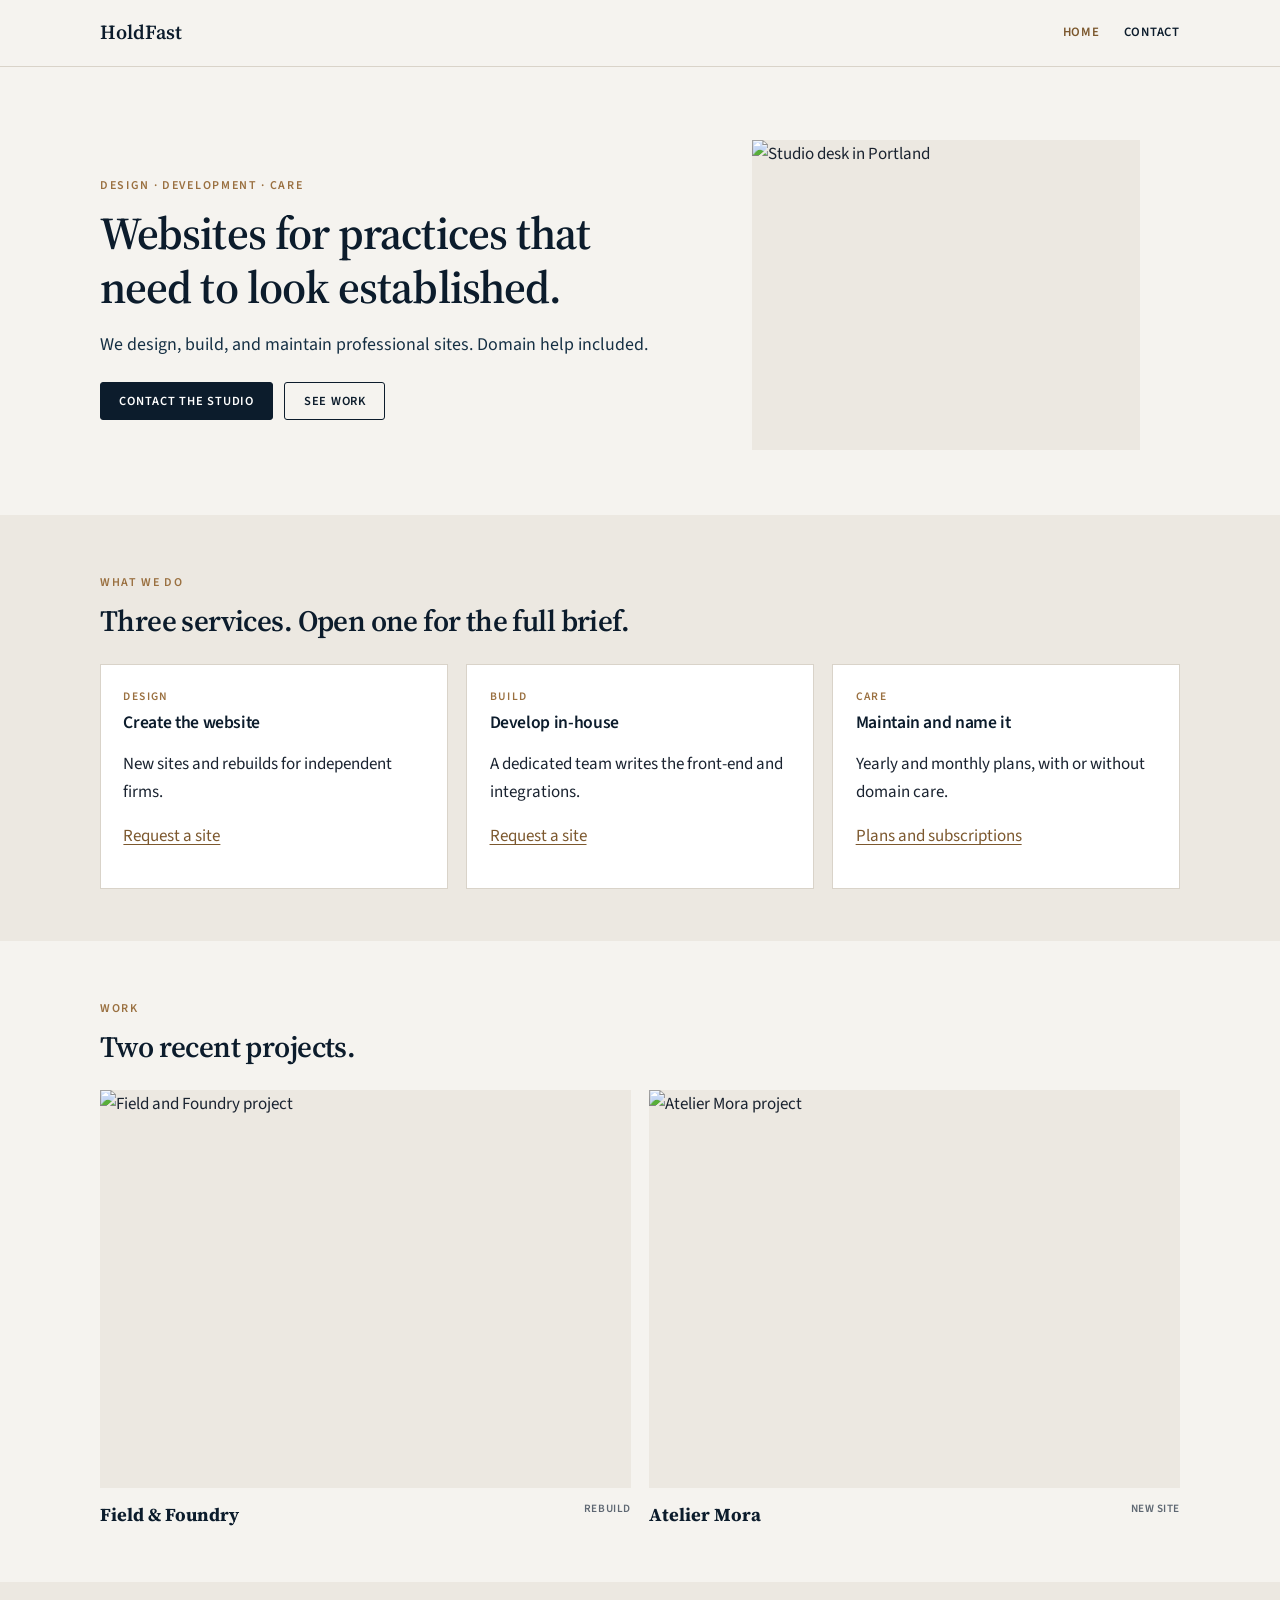
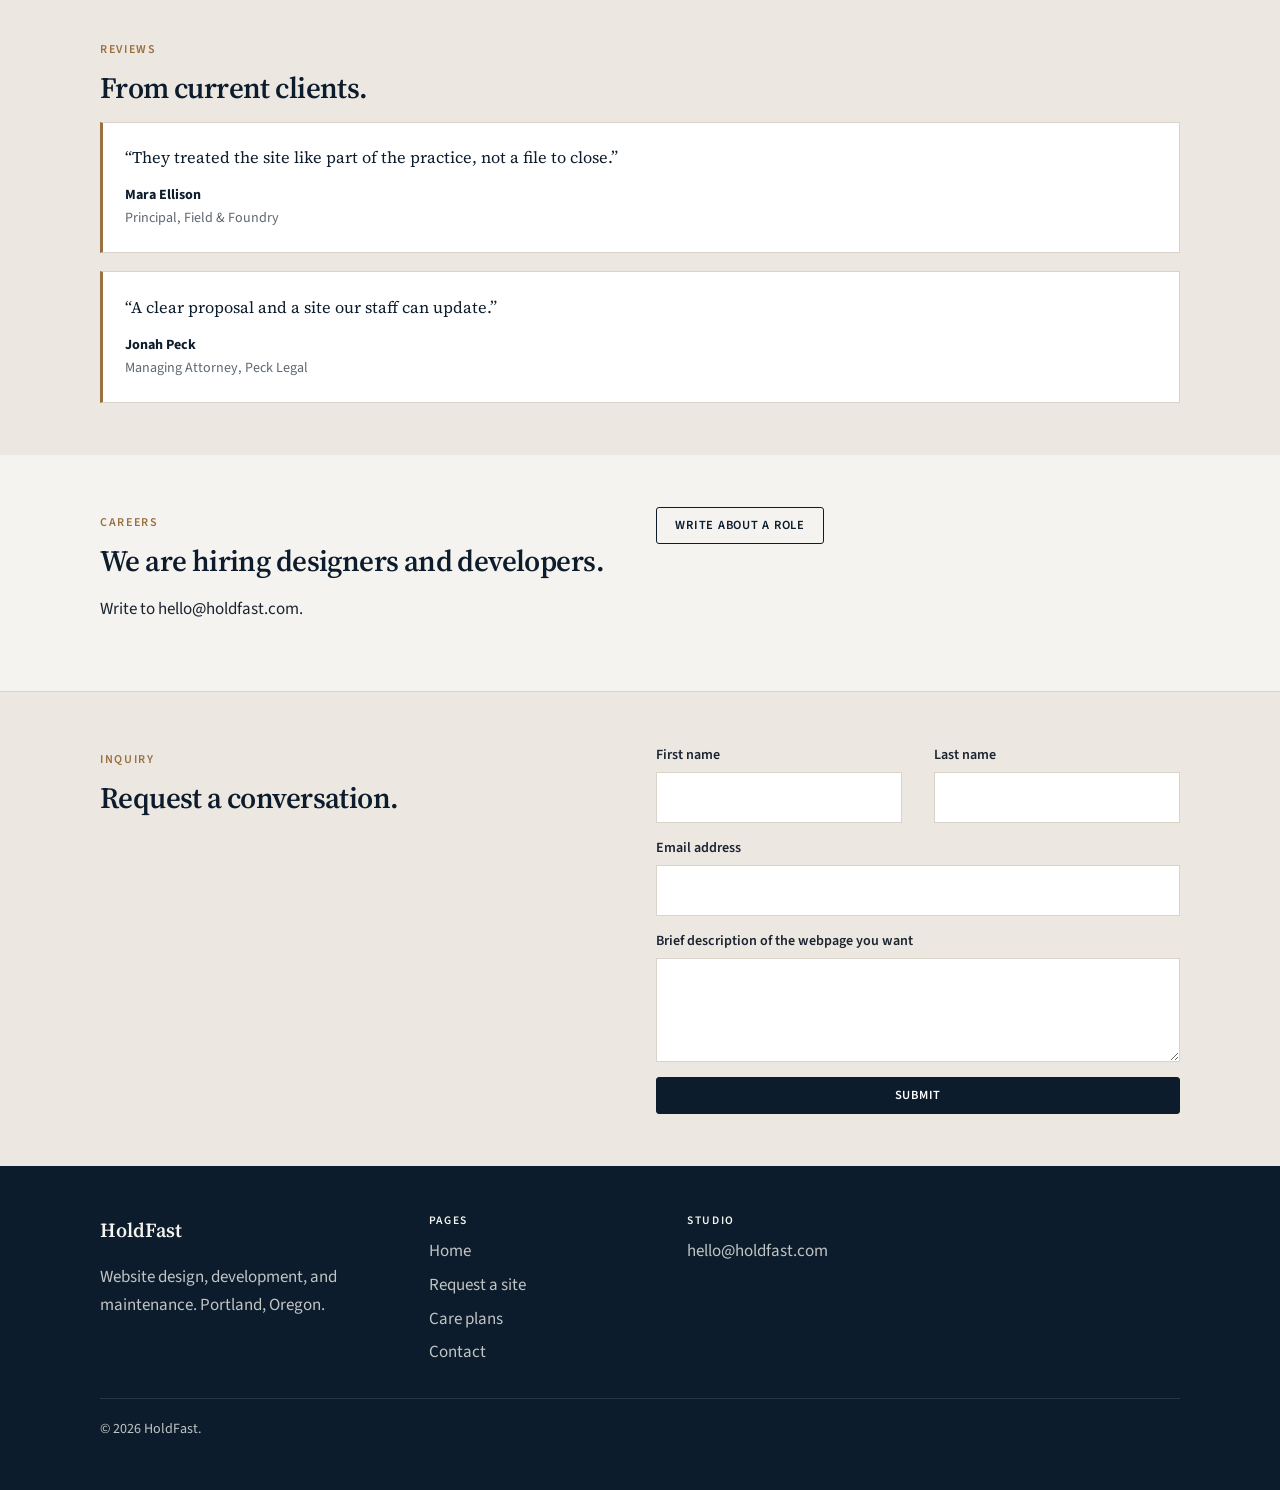
==== commit 6a983463: "Slim nav; add request form and care plan tiers" ====
--- a/index.html
+++ b/index.html
@@ -4,7 +4,7 @@
   <meta charset="utf-8">
   <meta name="viewport" content="width=device-width, initial-scale=1">
   <title>HoldFast — Website design and maintenance</title>
-  <meta name="description" content="HoldFast designs, develops, and maintains professional websites.">
+  <meta name="description" content="Portland studio for website design, development, and maintenance.">
   <link rel="preconnect" href="https://fonts.googleapis.com">
   <link rel="preconnect" href="https://fonts.gstatic.com" crossorigin>
   <link href="https://fonts.googleapis.com/css2?family=Source+Sans+3:wght@400;600&family=Source+Serif+4:opsz,wght@8..60,600&display=swap" rel="stylesheet">
@@ -19,19 +19,6 @@
       <label class="nav-toggle-label" for="nav-toggle" aria-label="Open menu"><span></span></label>
       <nav class="site-nav" aria-label="Primary">
         <a href="index.html" aria-current="page">Home</a>
-        <a href="about.html">About Us</a>
-        <a href="work.html">Work</a>
-        <div class="has-drop">
-          <a href="services.html">Services</a>
-          <input type="checkbox" id="svc-drop" class="drop-toggle">
-          <label class="drop-toggle-label" for="svc-drop">Services menu</label>
-          <ul class="dropdown">
-            <li><a href="services.html#design">Design</a></li>
-            <li><a href="services.html#care">Maintenance</a></li>
-            <li><a href="services.html#domain">Domains</a></li>
-          </ul>
-        </div>
-        <a href="careers.html">Careers</a>
         <a href="contact.html" class="btn btn-primary nav-cta">Contact</a>
       </nav>
     </div>
@@ -42,46 +29,132 @@
         <div>
           <p class="eyebrow">Design · development · care</p>
           <h1>Websites for practices that need to look established.</h1>
-          <p class="lead">HoldFast designs, builds, and maintains professional sites. Domain help included.</p>
+          <p class="lead">We design, build, and maintain professional sites. Domain help included.</p>
           <div class="hero-actions">
             <a class="btn btn-primary" href="contact.html">Contact the studio</a>
-            <a class="btn btn-ghost" href="work.html">See work</a>
+            <a class="btn btn-ghost" href="#work">See work</a>
           </div>
         </div>
         <figure class="hero-figure">
-          <img src="https://picsum.photos/id/326/900/720" width="900" height="720" alt="Studio desk">
+          <img src="https://picsum.photos/id/326/900/720" width="900" height="720" alt="Studio desk in Portland">
         </figure>
       </div>
     </section>
     <section class="section section-cream">
       <div class="wrap">
-        <div class="section-head"><p class="eyebrow">What we do</p><h2>Design. Develop. Keep it working.</h2></div>
+        <div class="section-head">
+          <p class="eyebrow">What we do</p>
+          <h2>Three services. Open one for the full brief.</h2>
+        </div>
         <div class="card-grid three">
-          <article class="card"><span class="num">Design</span><h3>Create the website</h3><p><a href="services.html#design">Design details</a></p></article>
-          <article class="card"><span class="num">Build</span><h3>Develop in-house</h3><p><a href="about.html">About the team</a></p></article>
-          <article class="card"><span class="num">Care</span><h3>Maintain and name it</h3><p><a href="services.html#care">Plans and domains</a></p></article>
+          <article class="card">
+            <span class="num">Design</span>
+            <h3>Create the website</h3>
+            <p>New sites and rebuilds for independent firms.</p>
+            <p><a href="request.html">Request a site</a></p>
+          </article>
+          <article class="card">
+            <span class="num">Build</span>
+            <h3>Develop in-house</h3>
+            <p>A dedicated team writes the front-end and integrations.</p>
+            <p><a href="request.html">Request a site</a></p>
+          </article>
+          <article class="card">
+            <span class="num">Care</span>
+            <h3>Maintain and name it</h3>
+            <p>Yearly and monthly plans, with or without domain care.</p>
+            <p><a href="plans.html">Plans and subscriptions</a></p>
+          </article>
+        </div>
+      </div>
+    </section>
+    <section class="section" id="work">
+      <div class="wrap">
+        <div class="section-head">
+          <p class="eyebrow">Work</p>
+          <h2>Two recent projects.</h2>
+        </div>
+        <div class="gallery">
+          <article class="work-card">
+            <figure><img src="https://picsum.photos/id/180/800/600" width="800" height="600" alt="Field and Foundry project"></figure>
+            <div class="work-meta"><strong>Field &amp; Foundry</strong><span class="tag">Rebuild</span></div>
+          </article>
+          <article class="work-card">
+            <figure><img src="https://picsum.photos/id/48/800/600" width="800" height="600" alt="Atelier Mora project"></figure>
+            <div class="work-meta"><strong>Atelier Mora</strong><span class="tag">New site</span></div>
+          </article>
+        </div>
+      </div>
+    </section>
+    <section class="section section-cream">
+      <div class="wrap reviews-layout">
+        <div>
+          <p class="eyebrow">Reviews</p>
+          <h2>From current clients.</h2>
+        </div>
+        <div class="review-column">
+          <article class="review">
+            <blockquote>“They treated the site like part of the practice, not a file to close.”</blockquote>
+            <footer><strong>Mara Ellison</strong>Principal, Field &amp; Foundry</footer>
+          </article>
+          <article class="review">
+            <blockquote>“A clear proposal and a site our staff can update.”</blockquote>
+            <footer><strong>Jonah Peck</strong>Managing Attorney, Peck Legal</footer>
+          </article>
         </div>
       </div>
     </section>
     <section class="section">
       <div class="wrap split">
-        <div><p class="eyebrow">Careers</p><h2>Hiring designers and developers.</h2></div>
-        <div><a class="btn btn-ghost" href="careers.html">Open roles</a></div>
+        <div>
+          <p class="eyebrow">Careers</p>
+          <h2>We are hiring designers and developers.</h2>
+          <p>Write to hello@holdfast.com.</p>
+        </div>
+        <div>
+          <a class="btn btn-ghost" href="mailto:hello@holdfast.com?subject=Application">Write about a role</a>
+        </div>
+      </div>
+    </section>
+    <section class="section register-band" id="register">
+      <div class="wrap register-layout">
+        <div>
+          <p class="eyebrow">Inquiry</p>
+          <h2>Request a conversation.</h2>
+        </div>
+        <form class="form" action="#" method="post">
+          <div class="form-row">
+            <div class="field"><label for="reg-first">First name</label><input id="reg-first" name="first_name" type="text" required></div>
+            <div class="field"><label for="reg-last">Last name</label><input id="reg-last" name="last_name" type="text" required></div>
+          </div>
+          <div class="field"><label for="reg-email">Email address</label><input id="reg-email" name="email" type="email" required></div>
+          <div class="field"><label for="reg-desc">Brief description of the webpage you want</label><textarea id="reg-desc" name="page_type" required></textarea></div>
+          <button class="btn btn-primary" type="submit">Submit</button>
+        </form>
       </div>
     </section>
   </main>
   <footer class="site-footer">
     <div class="wrap footer-grid">
-      <div><a class="logo" href="index.html">HoldFast</a>
-        <p style="margin-top:1rem;">Website design, development, and maintenance. Portland, Oregon.</p></div>
-      <div><h2>Pages</h2>
+      <div>
+        <a class="logo" href="index.html">HoldFast</a>
+        <p style="margin-top:1rem;">Website design, development, and maintenance. Portland, Oregon.</p>
+      </div>
+      <div>
+        <h2>Pages</h2>
         <nav class="footer-nav">
-          <a href="index.html">Home</a><a href="about.html">About Us</a><a href="work.html">Work</a>
-          <a href="services.html">Services</a><a href="careers.html">Careers</a><a href="contact.html">Contact</a>
-        </nav></div>
-      <div><h2>Studio</h2>
-        <p><a href="mailto:hello@holdfast.com">hello@holdfast.com</a><br>holdfast.com</p></div>
+          <a href="index.html">Home</a>
+          <a href="request.html">Request a site</a>
+          <a href="plans.html">Care plans</a>
+          <a href="contact.html">Contact</a>
+        </nav>
+      </div>
+      <div>
+        <h2>Studio</h2>
+        <p><a href="mailto:hello@holdfast.com">hello@holdfast.com</a></p>
+      </div>
     </div>
     <div class="wrap footer-bottom"><p>© 2026 HoldFast.</p></div>
   </footer>
-</body></html>
+</body>
+</html>
